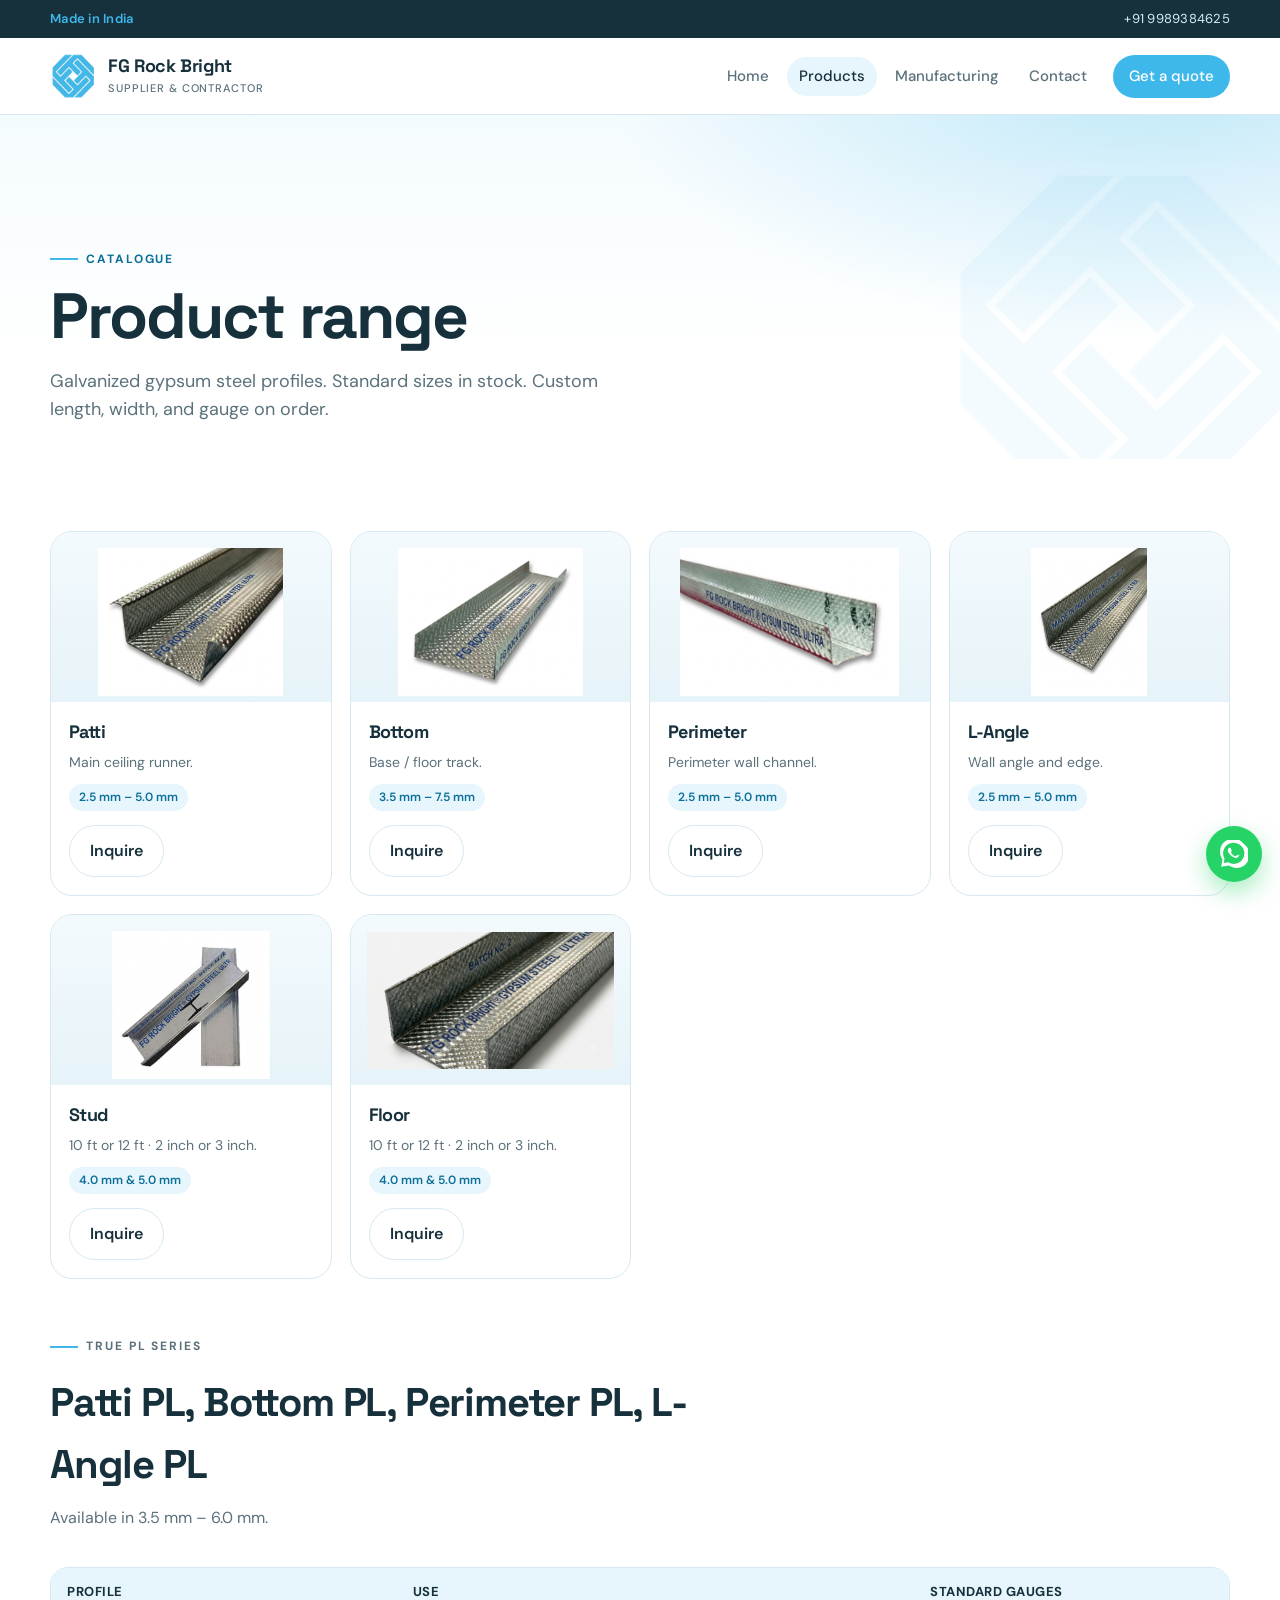
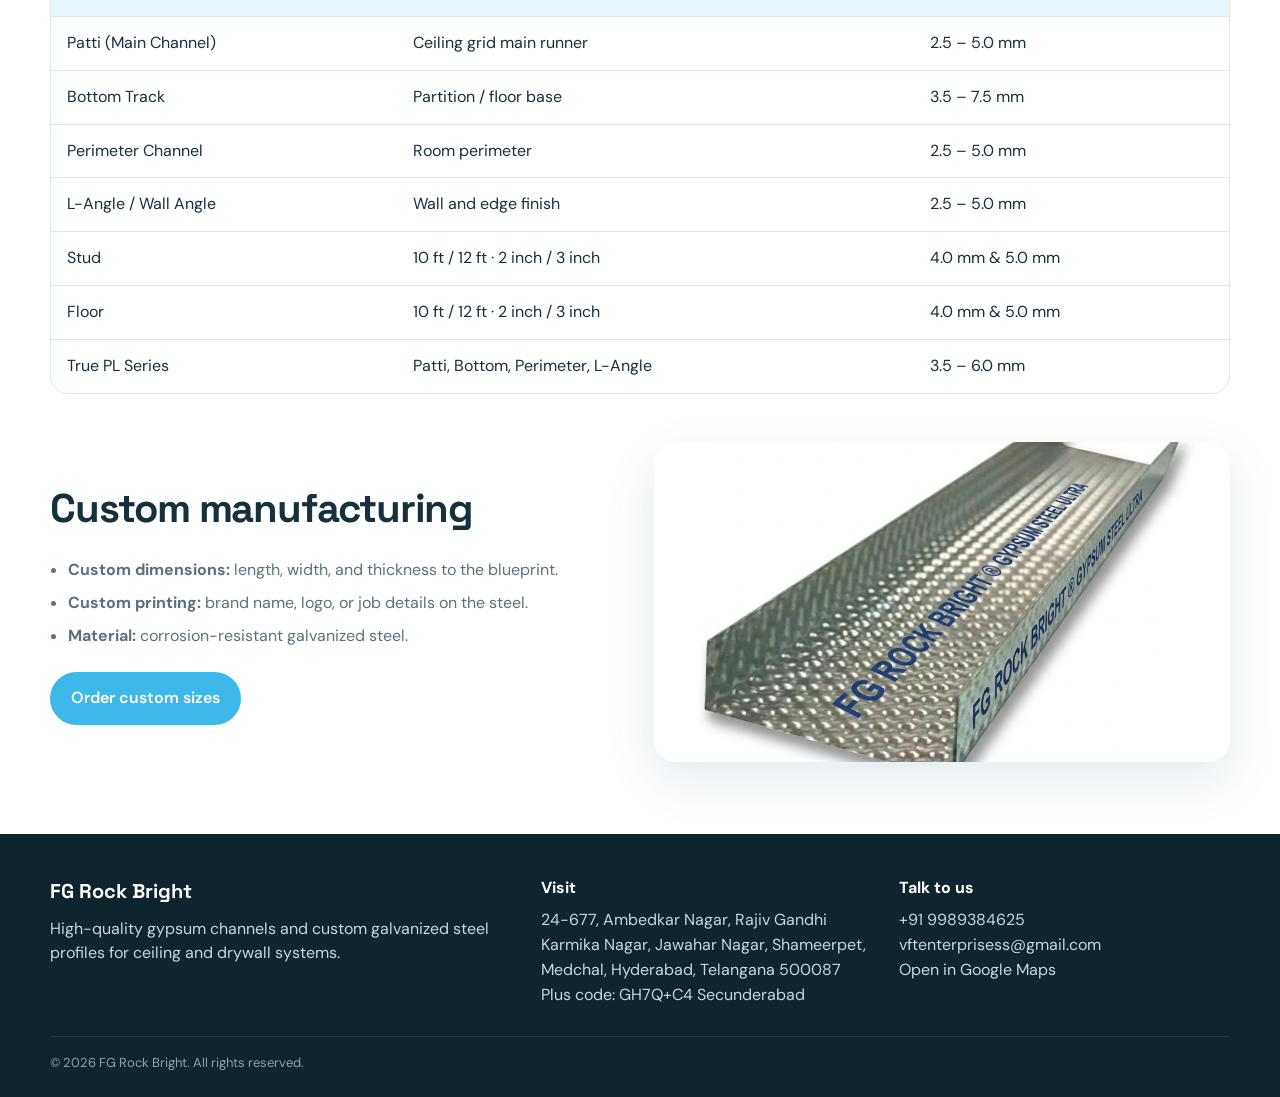
==== products.html @ fde732b3 "Add FG Rock Bright website" ====
<!DOCTYPE html>
<html lang="en">
<head>
  <meta charset="UTF-8">
  <meta name="viewport" content="width=device-width, initial-scale=1, viewport-fit=cover">
  <title>Products | FG Rock Bright Gypsum Channels</title>
  <meta name="description" content="Patti, bottom track, perimeter, L-angle, stud, floor channel and True PL series. Stock gauges and custom manufacturing.">
  <link rel="icon" href="assets/images/logo.png">
  <link rel="preconnect" href="https://fonts.googleapis.com">
  <link rel="preconnect" href="https://fonts.gstatic.com" crossorigin>
  <link href="https://fonts.googleapis.com/css2?family=DM+Sans:wght@400;500;600;700&family=Space+Grotesk:wght@500;600;700&display=swap" rel="stylesheet">
  <link rel="stylesheet" href="css/styles.css">
</head>
<body>
  <div id="chrome"></div>
  <main>
    <section class="hero" style="padding-bottom:0">
      <div class="wrap" style="padding:56px 0 8px">
        <p class="kicker">Catalogue</p>
        <h1>Product range</h1>
        <p class="lead">Galvanized gypsum steel profiles. Standard sizes in stock. Custom length, width, and gauge on order.</p>
      </div>
    </section>

    <section>
      <div class="wrap">
        <div class="product-grid">
          <article class="card">
            <div class="media"><img src="assets/images/patti.jpg" alt="Patti"></div>
            <div class="body">
              <h3>Patti</h3>
              <p>Main ceiling runner.</p>
              <span class="gauge">2.5 mm – 5.0 mm</span>
              <a class="btn btn-ghost" href="contact.html?product=patti#quote">Inquire</a>
            </div>
          </article>
          <article class="card">
            <div class="media"><img src="assets/images/bottom.jpg" alt="Bottom track"></div>
            <div class="body">
              <h3>Bottom</h3>
              <p>Base / floor track.</p>
              <span class="gauge">3.5 mm – 7.5 mm</span>
              <a class="btn btn-ghost" href="contact.html?product=bottom#quote">Inquire</a>
            </div>
          </article>
          <article class="card">
            <div class="media"><img src="assets/images/perimeter.jpg" alt="Perimeter"></div>
            <div class="body">
              <h3>Perimeter</h3>
              <p>Perimeter wall channel.</p>
              <span class="gauge">2.5 mm – 5.0 mm</span>
              <a class="btn btn-ghost" href="contact.html?product=perimeter#quote">Inquire</a>
            </div>
          </article>
          <article class="card">
            <div class="media"><img src="assets/images/l-angle.jpg" alt="L-angle"></div>
            <div class="body">
              <h3>L-Angle</h3>
              <p>Wall angle and edge.</p>
              <span class="gauge">2.5 mm – 5.0 mm</span>
              <a class="btn btn-ghost" href="contact.html?product=l-angle#quote">Inquire</a>
            </div>
          </article>
          <article class="card">
            <div class="media"><img src="assets/images/ceiling-frame.jpg" alt="Stud profiles"></div>
            <div class="body">
              <h3>Stud</h3>
              <p>10 ft or 12 ft · 2 inch or 3 inch.</p>
              <span class="gauge">4.0 mm &amp; 5.0 mm</span>
              <a class="btn btn-ghost" href="contact.html?product=stud#quote">Inquire</a>
            </div>
          </article>
          <article class="card">
            <div class="media"><img src="assets/images/board-fitting.jpg" alt="Floor channels"></div>
            <div class="body">
              <h3>Floor</h3>
              <p>10 ft or 12 ft · 2 inch or 3 inch.</p>
              <span class="gauge">4.0 mm &amp; 5.0 mm</span>
              <a class="btn btn-ghost" href="contact.html?product=floor#quote">Inquire</a>
            </div>
          </article>
        </div>

        <div class="section-head" style="margin-top:48px">
          <p class="kicker">True PL series</p>
          <h2>Patti PL, Bottom PL, Perimeter PL, L-Angle PL</h2>
          <p>Available in 3.5 mm – 6.0 mm.</p>
        </div>

        <div class="table-wrap">
          <table>
            <thead>
              <tr><th>Profile</th><th>Use</th><th>Standard gauges</th></tr>
            </thead>
            <tbody>
              <tr><td>Patti (Main Channel)</td><td>Ceiling grid main runner</td><td>2.5 – 5.0 mm</td></tr>
              <tr><td>Bottom Track</td><td>Partition / floor base</td><td>3.5 – 7.5 mm</td></tr>
              <tr><td>Perimeter Channel</td><td>Room perimeter</td><td>2.5 – 5.0 mm</td></tr>
              <tr><td>L-Angle / Wall Angle</td><td>Wall and edge finish</td><td>2.5 – 5.0 mm</td></tr>
              <tr><td>Stud</td><td>10 ft / 12 ft · 2 inch / 3 inch</td><td>4.0 mm &amp; 5.0 mm</td></tr>
              <tr><td>Floor</td><td>10 ft / 12 ft · 2 inch / 3 inch</td><td>4.0 mm &amp; 5.0 mm</td></tr>
              <tr><td>True PL Series</td><td>Patti, Bottom, Perimeter, L-Angle</td><td>3.5 – 6.0 mm</td></tr>
            </tbody>
          </table>
        </div>

        <div class="split" style="margin-top:48px">
          <div>
            <h2>Custom manufacturing</h2>
            <ul class="list">
              <li><strong>Custom dimensions:</strong> length, width, and thickness to the blueprint.</li>
              <li><strong>Custom printing:</strong> brand name, logo, or job details on the steel.</li>
              <li><strong>Material:</strong> corrosion-resistant galvanized steel.</li>
            </ul>
            <a class="btn btn-primary" href="contact.html#quote">Order custom sizes</a>
          </div>
          <img src="assets/images/bottom.jpg" alt="Custom printed gypsum channel" style="border-radius:22px;height:320px;width:100%;object-fit:cover;box-shadow:var(--shadow)">
        </div>
      </div>
    </section>
  </main>
  <div id="end"></div>
  <script src="js/site.js"></script>
  <script>FG.boot("products");</script>
</body>
</html>
---- css/styles.css ----
:root {
  --sky: #3eb8ea;
  --sky-deep: #1490c4;
  --sky-ink: #0b6f99;
  --sky-soft: #e7f6fc;
  --sky-mist: #f4fbfe;
  --white: #ffffff;
  --ink: #16303c;
  --muted: #5b717c;
  --line: #d7e8f0;
  --steel: #9eb4be;
  --shadow: 0 18px 50px rgba(20, 90, 120, 0.12);
  --radius: 22px;
  --max: 1180px;
  --font: "DM Sans", system-ui, sans-serif;
  --display: "Space Grotesk", "DM Sans", sans-serif;
}

* { box-sizing: border-box; margin: 0; padding: 0; }
html { scroll-behavior: smooth; overflow-x: hidden; }
button { -webkit-tap-highlight-color: transparent; }
body {
  font-family: var(--font);
  color: var(--ink);
  background: var(--white);
  line-height: 1.55;
  min-height: 100vh;
}
img { max-width: 100%; display: block; }
a { color: inherit; text-decoration: none; }
button, input, select, textarea { font: inherit; }
.wrap { width: min(var(--max), calc(100% - 40px)); margin-inline: auto; }

/* Top bar */
.topbar {
  background: var(--ink);
  color: #d7eef6;
  font-size: 13px;
  letter-spacing: .02em;
}
.topbar .wrap {
  display: flex;
  justify-content: space-between;
  gap: 16px;
  padding: 9px 0;
  flex-wrap: wrap;
}
.topbar a:hover { color: var(--sky); }
.badge-in {
  color: var(--sky);
  font-weight: 600;
}

/* Header */
.header {
  position: sticky;
  top: 0;
  z-index: 40;
  background: rgba(255,255,255,.92);
  backdrop-filter: blur(16px);
  border-bottom: 1px solid var(--line);
}
.header .wrap {
  position: relative;
  display: flex;
  align-items: center;
  justify-content: space-between;
  min-height: 76px;
  gap: 20px;
}
.brand {
  display: flex;
  align-items: center;
  gap: 12px;
}
.brand img.mark { width: 46px; height: 46px; }
.brand .name {
  font-family: var(--display);
  font-weight: 700;
  font-size: 18px;
  letter-spacing: -.02em;
  line-height: 1.1;
}
.brand .tag {
  display: block;
  font-size: 11px;
  color: var(--muted);
  font-weight: 500;
  letter-spacing: .08em;
  text-transform: uppercase;
}
.nav { display: flex; align-items: center; gap: 6px; }
.nav a {
  padding: 8px 12px;
  border-radius: 999px;
  font-size: 15px;
  font-weight: 500;
  color: var(--muted);
}
.nav a:hover, .nav a.active { color: var(--ink); background: var(--sky-soft); }
.nav .cta {
  background: var(--sky);
  color: white !important;
  padding: 10px 16px;
  margin-left: 8px;
}
.nav .cta:hover { background: var(--sky-deep); }
.menu-btn {
  display: none;
  background: none;
  border: 1px solid var(--line);
  width: 44px;
  height: 44px;
  border-radius: 12px;
}

/* Hero */
.hero {
  position: relative;
  overflow: hidden;
  background:
    radial-gradient(900px 420px at 90% -10%, rgba(62,184,234,.28), transparent 60%),
    linear-gradient(180deg, var(--sky-mist), #fff 70%);
}
.hero::before {
  content: "";
  position: absolute;
  inset: auto -8% -40% auto;
  width: 520px;
  height: 520px;
  background: url("../assets/images/logo.png") center / 70% no-repeat;
  opacity: .06;
  pointer-events: none;
}
.hero-grid {
  display: grid;
  grid-template-columns: 1.05fr .95fr;
  gap: 48px;
  align-items: center;
  padding: 64px 0 48px;
}
.kicker {
  display: inline-flex;
  align-items: center;
  gap: 8px;
  color: var(--sky-ink);
  font-weight: 700;
  font-size: 12px;
  letter-spacing: .16em;
  text-transform: uppercase;
  margin-bottom: 16px;
}
.kicker::before {
  content: "";
  width: 28px;
  height: 2px;
  background: var(--sky);
}
h1, h2, h3 { font-family: var(--display); letter-spacing: -.03em; }
h1 {
  font-size: clamp(36px, 5.4vw, 64px);
  line-height: 1.02;
  font-weight: 700;
  max-width: 12ch;
}
.lead {
  margin: 18px 0 28px;
  color: var(--muted);
  font-size: 18px;
  max-width: 46ch;
}
.actions { display: flex; gap: 12px; flex-wrap: wrap; }
.btn {
  display: inline-flex;
  align-items: center;
  justify-content: center;
  gap: 8px;
  border-radius: 999px;
  padding: 13px 20px;
  font-weight: 600;
  border: 1px solid transparent;
  cursor: pointer;
}
.btn-primary { background: var(--sky); color: #fff; }
form .btn-primary { width: 100%; }
.btn-primary:hover { background: var(--sky-deep); }
.btn-ghost { background: #fff; border-color: var(--line); color: var(--ink); }
.btn-ghost:hover { border-color: var(--sky); color: var(--sky-ink); }
.stats {
  display: grid;
  grid-template-columns: repeat(3, 1fr);
  gap: 18px;
  margin-top: 36px;
  padding-top: 24px;
  border-top: 1px solid var(--line);
}
.stats b { display: block; font-family: var(--display); font-size: 22px; }
.stats span { color: var(--muted); font-size: 13px; }

.collage {
  display: grid;
  grid-template-columns: 1.2fr .8fr;
  grid-template-rows: 220px 180px;
  gap: 14px;
}
.collage figure {
  margin: 0;
  border-radius: 24px;
  overflow: hidden;
  box-shadow: var(--shadow);
  position: relative;
  background: #e9f3f7;
}
.collage img { width: 100%; height: 100%; object-fit: cover; }
.collage .wide { grid-column: 1 / -1; }
.collage figcaption {
  position: absolute;
  left: 12px;
  bottom: 12px;
  background: rgba(22,48,60,.78);
  color: #fff;
  font-size: 12px;
  padding: 6px 10px;
  border-radius: 999px;
}

.marquee {
  border-block: 1px solid var(--line);
  background: var(--sky-soft);
  overflow: hidden;
  padding: 12px 0;
}
.marquee-track {
  display: flex;
  gap: 40px;
  width: max-content;
  animation: slide 28s linear infinite;
  font-family: var(--display);
  font-weight: 600;
  letter-spacing: .08em;
  text-transform: uppercase;
  font-size: 13px;
  color: var(--sky-ink);
}
@keyframes slide { to { transform: translateX(-50%); } }

/* Sections */
section { padding: 72px 0; }
.section-head { max-width: 640px; margin-bottom: 36px; }
.section-head p { color: var(--muted); margin-top: 10px; }
h2 { font-size: clamp(28px, 3.4vw, 40px); }

.product-grid {
  display: grid;
  grid-template-columns: repeat(4, 1fr);
  gap: 18px;
}
.card {
  background: #fff;
  border: 1px solid var(--line);
  border-radius: var(--radius);
  overflow: hidden;
  transition: transform .2s ease, box-shadow .2s ease;
}
.card:hover { transform: translateY(-4px); box-shadow: var(--shadow); }
.card .media {
  height: 170px;
  background: linear-gradient(180deg, #f3fafd, #e6f3f8);
  display: grid;
  place-items: center;
  padding: 16px;
}
.card .media img { max-height: 148px; object-fit: contain; }
.card .body { padding: 16px 18px 18px; display: flex; flex-direction: column; align-items: flex-start; }
.card h3 { font-size: 18px; margin-bottom: 6px; }
.card .btn { margin-top: 14px; }
.card p, .gauge { color: var(--muted); font-size: 14px; }
.gauge {
  display: inline-block;
  margin-top: 10px;
  background: var(--sky-soft);
  color: var(--sky-ink);
  font-weight: 600;
  padding: 4px 10px;
  border-radius: 999px;
  font-size: 12px;
}

.reasons {
  display: grid;
  grid-template-columns: repeat(4, 1fr);
  gap: 16px;
}
.reason {
  padding: 22px;
  border-radius: 20px;
  background: var(--sky-mist);
  border: 1px solid var(--line);
}
.reason .n {
  font-family: var(--display);
  color: var(--sky);
  font-weight: 700;
  font-size: 22px;
}
.reason h3 { margin: 10px 0 8px; font-size: 18px; }
.reason p { color: var(--muted); font-size: 14px; }

.split {
  display: grid;
  grid-template-columns: 1fr 1fr;
  gap: 28px;
  align-items: center;
}
.photo-stack { display: grid; gap: 14px; }
.photo-stack img {
  border-radius: 22px;
  height: 240px;
  width: 100%;
  object-fit: cover;
  box-shadow: var(--shadow);
}
.list { margin: 18px 0 24px; color: var(--muted); padding-left: 18px; }
.list li + li { margin-top: 8px; }

.band {
  background: var(--ink);
  color: #fff;
  padding: 56px 0;
}
.band .wrap {
  display: flex;
  justify-content: space-between;
  gap: 24px;
  align-items: center;
  flex-wrap: wrap;
}
.band p { color: #b7cdd6; max-width: 48ch; margin-top: 8px; }

.video-frame {
  border: 0;
  width: 100%;
  aspect-ratio: 16 / 9;
  border-radius: 20px;
  background: #0b1c24;
}

.table-wrap {
  overflow: auto;
  border: 1px solid var(--line);
  border-radius: 18px;
}
table {
  width: 100%;
  border-collapse: collapse;
  min-width: 640px;
}
th, td { text-align: left; padding: 14px 16px; border-bottom: 1px solid var(--line); }
th { background: var(--sky-soft); font-size: 13px; letter-spacing: .04em; text-transform: uppercase; }
tr:last-child td { border-bottom: 0; }

.contact-grid {
  display: grid;
  grid-template-columns: .9fr 1.1fr;
  gap: 28px;
}
.panel {
  border: 1px solid var(--line);
  border-radius: 22px;
  padding: 24px;
  background: #fff;
}
.panel h3 { margin-bottom: 14px; }
.info-row { display: flex; gap: 12px; margin-bottom: 16px; color: var(--muted); }
.info-row strong { display: block; color: var(--ink); }
.map {
  width: 100%;
  min-height: 280px;
  border: 0;
  border-radius: 16px;
  margin-top: 8px;
}
form { display: grid; gap: 12px; }
label { font-size: 13px; font-weight: 600; display: block; margin-bottom: 6px; }
input, select, textarea {
  width: 100%;
  border: 1px solid var(--line);
  border-radius: 12px;
  padding: 12px 14px;
  background: var(--sky-mist);
  font-size: 16px;
  min-height: 48px;
}
textarea { min-height: 110px; resize: vertical; }
.form-row { display: grid; grid-template-columns: 1fr 1fr; gap: 12px; }
.product-line {
  border: 1px solid var(--line);
  border-radius: 16px;
  padding: 14px;
  background: var(--sky-mist);
  display: grid;
  gap: 12px;
}
.product-line input,
.product-line select { background: #fff; }
.line-head {
  display: flex;
  justify-content: space-between;
  align-items: center;
}
.line-title { font-family: var(--display); font-weight: 700; }
.link-btn {
  background: none;
  border: 0;
  color: var(--sky-ink);
  font-weight: 600;
  min-height: 44px;
  padding: 0 8px;
  cursor: pointer;
}
#add-product { width: 100%; min-height: 48px; }
.note { font-size: 13px; color: var(--muted); }
.success {
  display: none;
  background: var(--sky-soft);
  color: var(--sky-ink);
  padding: 12px 14px;
  border-radius: 12px;
  font-weight: 600;
}

footer {
  background: #10242d;
  color: #c5d8e0;
  padding: 42px 0 24px;
}
.foot {
  display: grid;
  grid-template-columns: 1.4fr 1fr 1fr;
  gap: 28px;
  padding-bottom: 28px;
  border-bottom: 1px solid #243843;
}
.foot .name { color: #fff; font-family: var(--display); font-weight: 700; font-size: 20px; }
.foot a:hover { color: var(--sky); }
.copy { padding-top: 16px; font-size: 13px; color: #8aa3ae; }

.wa-float {
  position: fixed;
  right: 18px;
  bottom: 18px;
  z-index: 50;
  background: #25d366;
  color: #fff;
  width: 56px;
  height: 56px;
  border-radius: 50%;
  display: grid;
  place-items: center;
  box-shadow: 0 10px 24px rgba(37, 211, 102, .4);
}
.call-bar {
  display: none;
}

@media (max-width: 960px) {
  .hero-grid, .split, .contact-grid, .foot, .product-grid, .reasons {
    grid-template-columns: 1fr 1fr;
  }
  .product-grid { grid-template-columns: 1fr 1fr; }
}
@media (max-width: 760px) {
  .wrap { width: min(var(--max), calc(100% - 24px)); }
  .header .wrap { min-height: 64px; }
  .brand img.mark { width: 40px; height: 40px; }
  .brand .name { font-size: 16px; }
  .menu-btn { display: grid; place-items: center; min-width: 44px; min-height: 44px; }
  .nav {
    display: none;
    position: absolute;
    left: 0;
    right: 0;
    top: calc(100% + 8px);
    background: #fff;
    border: 1px solid var(--line);
    border-radius: 16px;
    padding: 8px;
    flex-direction: column;
    align-items: stretch;
    box-shadow: var(--shadow);
  }
  .nav a { padding: 14px 16px; font-size: 16px; }
  .nav.open { display: flex; }
  .nav .cta { margin: 4px 0 0; text-align: center; }
  .hero-grid, .split, .contact-grid, .foot, .reasons, .form-row, .stats, .product-grid {
    grid-template-columns: 1fr;
  }
  .hero-grid { padding: 32px 0 28px; gap: 24px; }
  h1 { font-size: 34px; max-width: none; }
  .lead { font-size: 16px; }
  .actions { flex-direction: column; }
  .actions .btn { width: 100%; min-height: 48px; }
  .collage { grid-template-columns: 1fr 1fr; grid-template-rows: 160px 120px; }
  .panel { padding: 16px; }
  .map { min-height: 220px; }
  .photo-stack img { height: 200px; }
  .call-bar {
    display: grid;
    grid-template-columns: 1fr 1fr;
    position: fixed;
    left: 0; right: 0; bottom: 0;
    background: #fff;
    border-top: 1px solid var(--line);
    z-index: 45;
    padding-bottom: env(safe-area-inset-bottom);
  }
  .call-bar a { text-align: center; padding: 14px; font-weight: 700; min-height: 48px; }
  .call-bar .call { background: var(--sky); color: #fff; }
  .wa-float { display: none; }
  body { padding-bottom: calc(96px + env(safe-area-inset-bottom)); }
  section { padding: 40px 0; }
  .band { padding: 36px 0; }
  .band .btn { width: 100%; }
  .card .btn { width: 100%; }
}
@media (max-width: 420px) {
  .collage { grid-template-columns: 1fr; grid-template-rows: 160px 140px 140px; }
  .collage .wide { grid-column: auto; }
  .stats { gap: 12px; }
}
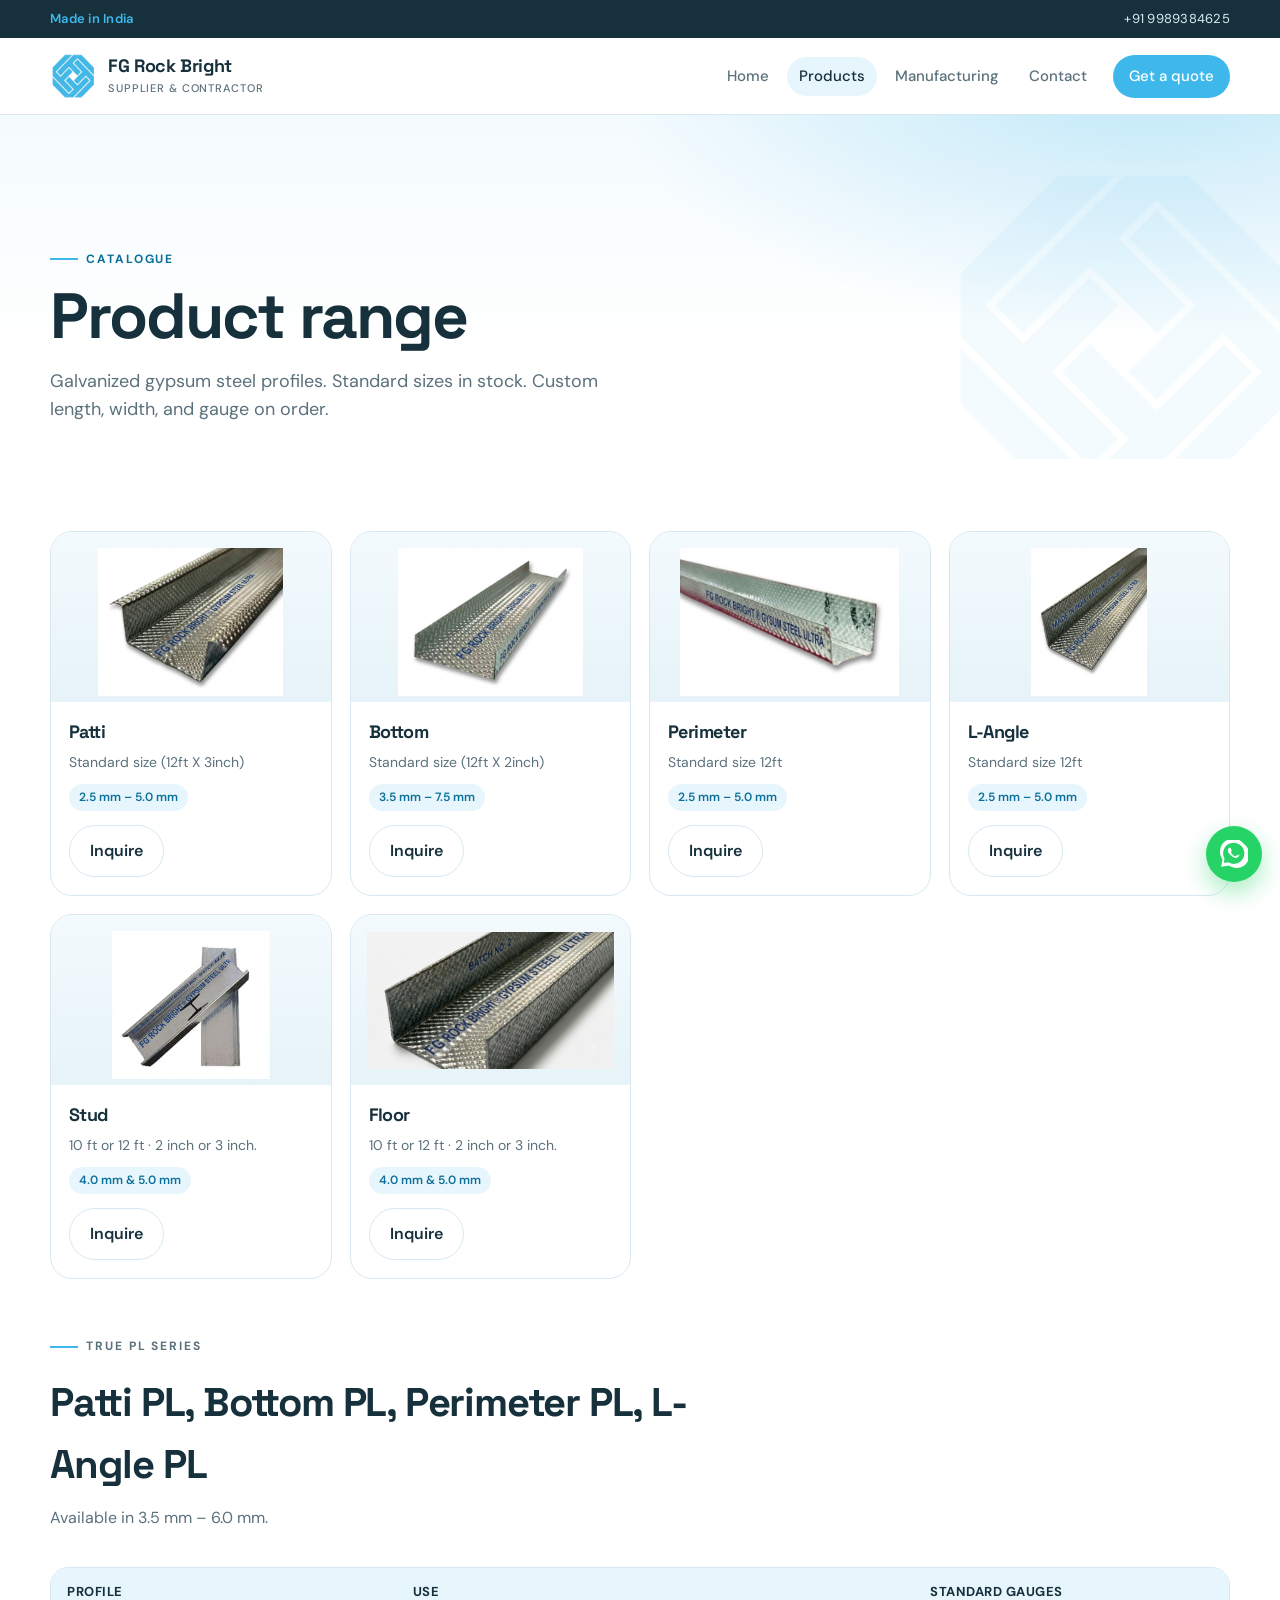
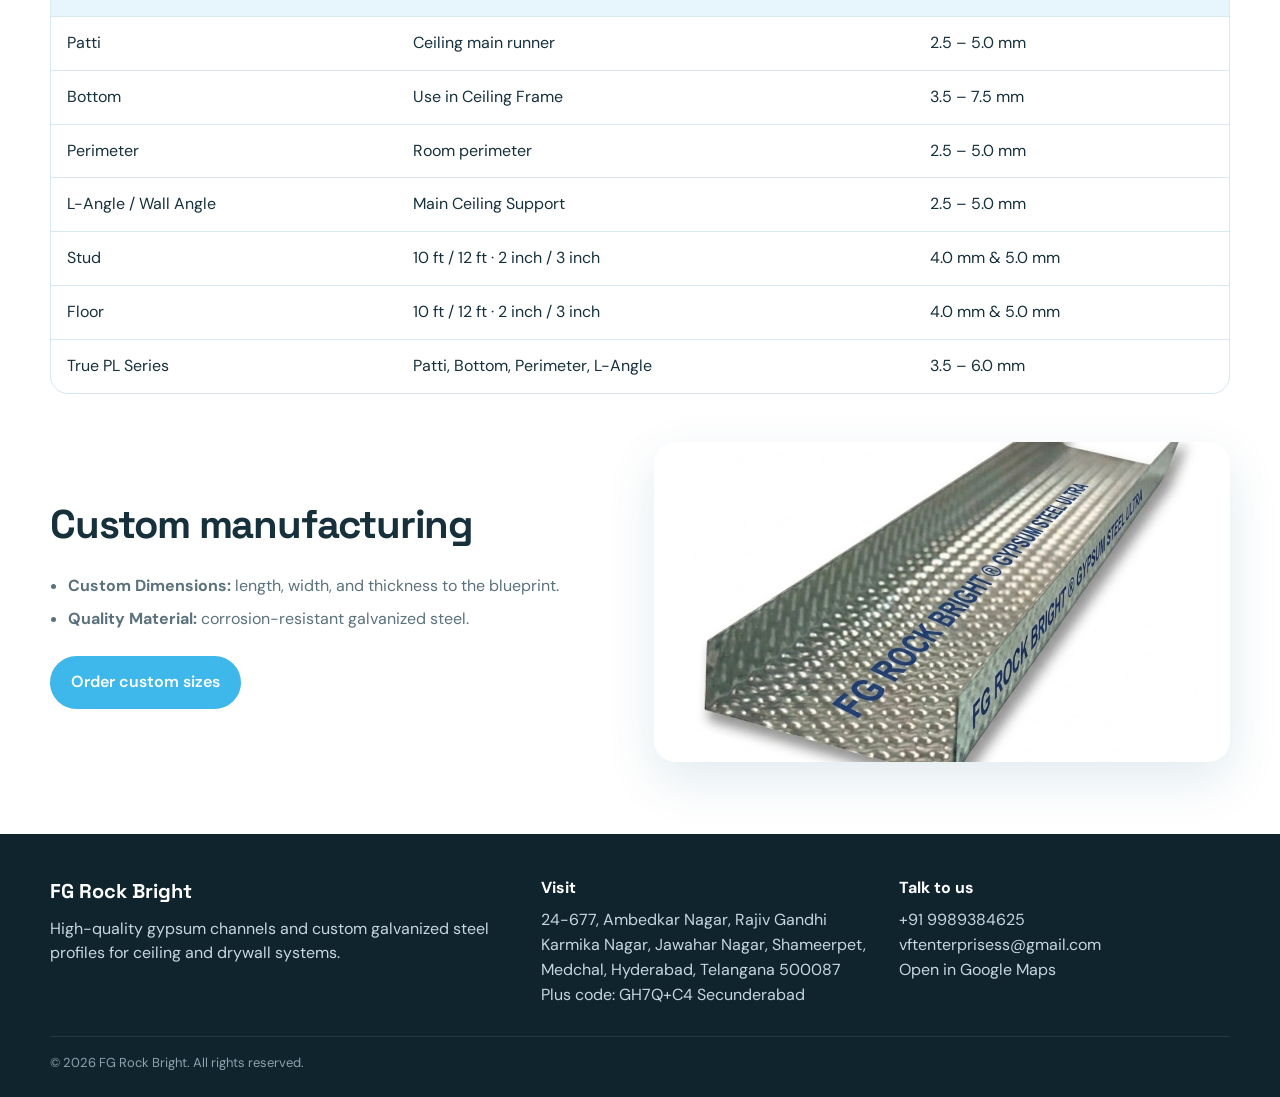
==== commit cfa33ac5: "modifying assets" ====
--- a/products.html
+++ b/products.html
@@ -29,7 +29,7 @@
             <div class="media"><img src="assets/images/patti.jpg" alt="Patti"></div>
             <div class="body">
               <h3>Patti</h3>
-              <p>Main ceiling runner.</p>
+              <p>Standard size (12ft X 3inch) </p>
               <span class="gauge">2.5 mm – 5.0 mm</span>
               <a class="btn btn-ghost" href="contact.html?product=patti#quote">Inquire</a>
             </div>
@@ -38,7 +38,7 @@
             <div class="media"><img src="assets/images/bottom.jpg" alt="Bottom track"></div>
             <div class="body">
               <h3>Bottom</h3>
-              <p>Base / floor track.</p>
+              <p>Standard size (12ft X 2inch) </p>
               <span class="gauge">3.5 mm – 7.5 mm</span>
               <a class="btn btn-ghost" href="contact.html?product=bottom#quote">Inquire</a>
             </div>
@@ -47,7 +47,7 @@
             <div class="media"><img src="assets/images/perimeter.jpg" alt="Perimeter"></div>
             <div class="body">
               <h3>Perimeter</h3>
-              <p>Perimeter wall channel.</p>
+              <p>Standard size 12ft </p>
               <span class="gauge">2.5 mm – 5.0 mm</span>
               <a class="btn btn-ghost" href="contact.html?product=perimeter#quote">Inquire</a>
             </div>
@@ -56,7 +56,7 @@
             <div class="media"><img src="assets/images/l-angle.jpg" alt="L-angle"></div>
             <div class="body">
               <h3>L-Angle</h3>
-              <p>Wall angle and edge.</p>
+              <p>Standard size 12ft</p>
               <span class="gauge">2.5 mm – 5.0 mm</span>
               <a class="btn btn-ghost" href="contact.html?product=l-angle#quote">Inquire</a>
             </div>
@@ -93,10 +93,10 @@
               <tr><th>Profile</th><th>Use</th><th>Standard gauges</th></tr>
             </thead>
             <tbody>
-              <tr><td>Patti (Main Channel)</td><td>Ceiling grid main runner</td><td>2.5 – 5.0 mm</td></tr>
-              <tr><td>Bottom Track</td><td>Partition / floor base</td><td>3.5 – 7.5 mm</td></tr>
-              <tr><td>Perimeter Channel</td><td>Room perimeter</td><td>2.5 – 5.0 mm</td></tr>
-              <tr><td>L-Angle / Wall Angle</td><td>Wall and edge finish</td><td>2.5 – 5.0 mm</td></tr>
+              <tr><td>Patti</td><td>Ceiling main runner</td><td>2.5 – 5.0 mm</td></tr>
+              <tr><td>Bottom</td><td>Use in Ceiling Frame</td><td>3.5 – 7.5 mm</td></tr>
+              <tr><td>Perimeter</td><td>Room perimeter</td><td>2.5 – 5.0 mm</td></tr>
+              <tr><td>L-Angle / Wall Angle</td><td>Main Ceiling Support</td><td>2.5 – 5.0 mm</td></tr>
               <tr><td>Stud</td><td>10 ft / 12 ft · 2 inch / 3 inch</td><td>4.0 mm &amp; 5.0 mm</td></tr>
               <tr><td>Floor</td><td>10 ft / 12 ft · 2 inch / 3 inch</td><td>4.0 mm &amp; 5.0 mm</td></tr>
               <tr><td>True PL Series</td><td>Patti, Bottom, Perimeter, L-Angle</td><td>3.5 – 6.0 mm</td></tr>
@@ -108,9 +108,8 @@
           <div>
             <h2>Custom manufacturing</h2>
             <ul class="list">
-              <li><strong>Custom dimensions:</strong> length, width, and thickness to the blueprint.</li>
-              <li><strong>Custom printing:</strong> brand name, logo, or job details on the steel.</li>
-              <li><strong>Material:</strong> corrosion-resistant galvanized steel.</li>
+              <li><strong>Custom Dimensions:</strong> length, width, and thickness to the blueprint.</li>
+                            <li><strong>Quality Material:</strong> corrosion-resistant galvanized steel.</li>
             </ul>
             <a class="btn btn-primary" href="contact.html#quote">Order custom sizes</a>
           </div>
